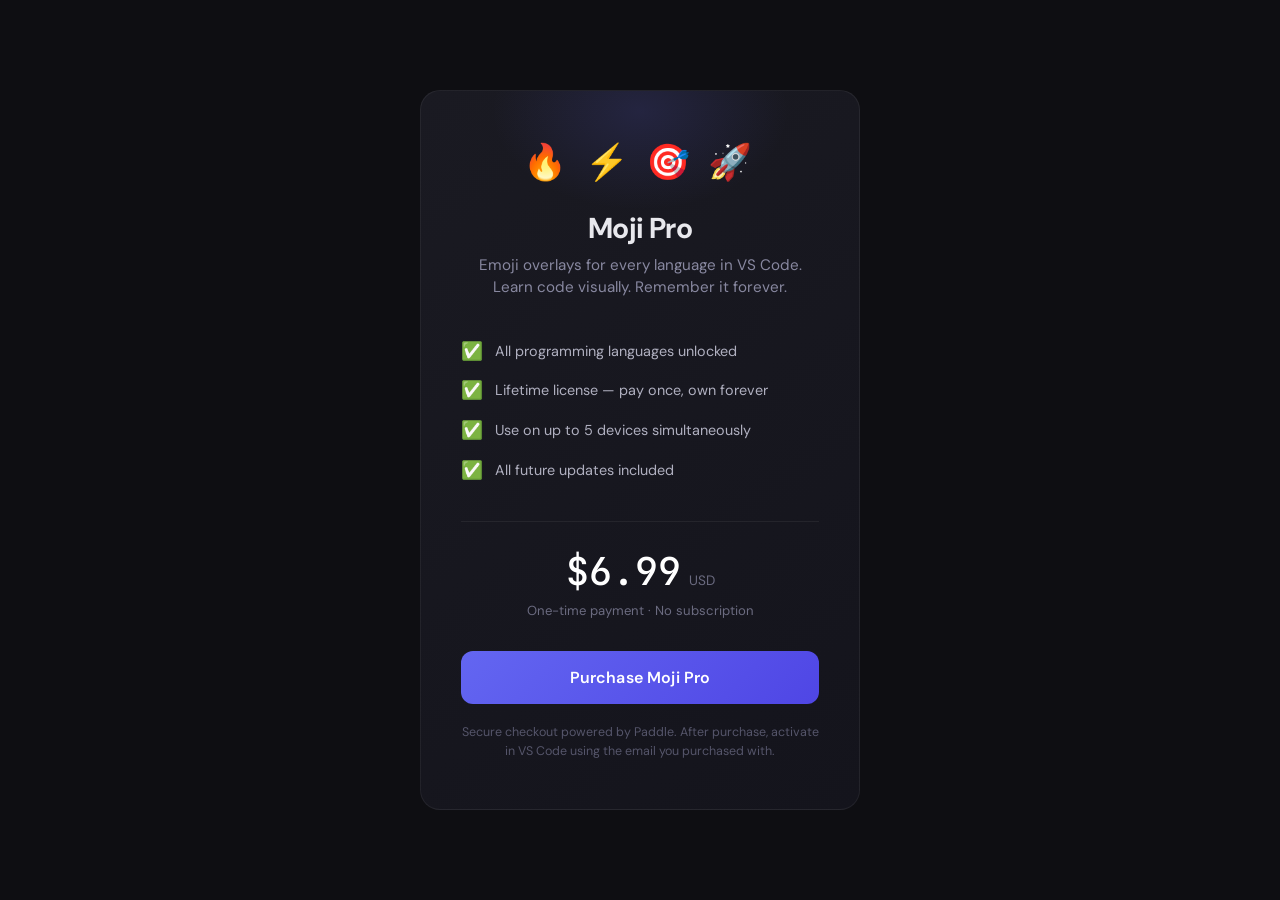
==== moji-checkout.html @ 3f405e89 ""Updated checkout"" ====
<!DOCTYPE html>
<html lang="en">
<head>
  <meta charset="UTF-8">
  <meta name="viewport" content="width=device-width, initial-scale=1.0">
  <title>Moji Pro — Lifetime License</title>
  <link rel="icon" type="image/png" href="Emoticon_Smile_Face_v4.png">
  <link href="https://fonts.googleapis.com/css2?family=DM+Sans:wght@400;500;700&family=JetBrains+Mono:wght@500&display=swap" rel="stylesheet">
  <style>
    * { margin: 0; padding: 0; box-sizing: border-box; }

    body {
      font-family: 'DM Sans', sans-serif;
      background: #0e0e12;
      color: #e8e8ed;
      min-height: 100vh;
      display: flex;
      align-items: center;
      justify-content: center;
      padding: 2rem;
    }

    .card {
      max-width: 440px;
      width: 100%;
      background: linear-gradient(145deg, #1a1a22 0%, #14141c 100%);
      border: 1px solid rgba(255,255,255,0.06);
      border-radius: 20px;
      padding: 3rem 2.5rem;
      text-align: center;
      position: relative;
      overflow: hidden;
    }

    .card::before {
      content: '';
      position: absolute;
      top: -80px;
      left: 50%;
      transform: translateX(-50%);
      width: 300px;
      height: 200px;
      background: radial-gradient(ellipse, rgba(99, 102, 241, 0.15) 0%, transparent 70%);
      pointer-events: none;
    }

    .emoji-row {
      font-size: 2.2rem;
      letter-spacing: 0.3rem;
      margin-bottom: 1.5rem;
      position: relative;
    }

    h1 {
      font-size: 1.8rem;
      font-weight: 700;
      margin-bottom: 0.4rem;
      letter-spacing: -0.02em;
    }

    .tagline {
      color: #8888a0;
      font-size: 0.95rem;
      margin-bottom: 2rem;
      line-height: 1.5;
    }

    .features {
      text-align: left;
      margin-bottom: 2rem;
    }

    .feature {
      display: flex;
      align-items: center;
      gap: 0.75rem;
      padding: 0.55rem 0;
      font-size: 0.9rem;
      color: #b0b0c0;
    }

    .feature span {
      font-size: 1.1rem;
    }

    .divider {
      height: 1px;
      background: rgba(255,255,255,0.06);
      margin: 1.5rem 0;
    }

    .price-row {
      display: flex;
      align-items: baseline;
      justify-content: center;
      gap: 0.5rem;
      margin-bottom: 0.3rem;
    }

    .price {
      font-family: 'JetBrains Mono', monospace;
      font-size: 2.4rem;
      font-weight: 500;
      color: #fff;
    }

    .price-label {
      color: #6b6b80;
      font-size: 0.85rem;
    }

    .once {
      color: #6b6b80;
      font-size: 0.82rem;
      margin-bottom: 2rem;
    }

    .buy-btn {
      width: 100%;
      padding: 1rem;
      font-family: 'DM Sans', sans-serif;
      font-size: 1rem;
      font-weight: 600;
      color: #fff;
      background: linear-gradient(135deg, #6366f1 0%, #4f46e5 100%);
      border: none;
      border-radius: 12px;
      cursor: pointer;
      transition: all 0.2s ease;
      letter-spacing: 0.01em;
    }

    .buy-btn:hover {
      transform: translateY(-1px);
      box-shadow: 0 8px 30px rgba(99, 102, 241, 0.3);
    }

    .buy-btn:active {
      transform: translateY(0);
    }

    .note {
      margin-top: 1.2rem;
      font-size: 0.78rem;
      color: #55556a;
      line-height: 1.5;
    }
  </style>
</head>
<body>

  <div class="card">
    <div class="emoji-row">🔥 ⚡ 🎯 🚀</div>
    <h1>Moji Pro</h1>
    <p class="tagline">Emoji overlays for every language in VS Code.<br>Learn code visually. Remember it forever.</p>

    <div class="features">
      <div class="feature"><span>✅</span> All programming languages unlocked</div>
      <div class="feature"><span>✅</span> Lifetime license — pay once, own forever</div>
      <div class="feature"><span>✅</span> Use on up to 5 devices simultaneously</div>
      <div class="feature"><span>✅</span> All future updates included</div>
    </div>

    <div class="divider"></div>

    <div class="price-row">
      <span class="price">$6.99</span>
      <span class="price-label">USD</span>
    </div>
    <p class="once">One-time payment · No subscription</p>

    <button class="buy-btn" onclick="openCheckout()">Purchase Moji Pro</button>

    <p class="note">
      Secure checkout powered by Paddle. After purchase, activate in VS Code
      using the email you purchased with.
    </p>
  </div>

  <script src="https://cdn.paddle.com/paddle/v2/paddle.js"></script>
  <script>
    // Initialize Paddle
    Paddle.Initialize({
      token: 'PADDLE_CLIENT_TOKEN'
    });

    function openCheckout() {
      Paddle.Checkout.open({
        items: [
          { priceId: 'pri_01kk2ssqscra48p394schmkyw9', quantity: 1 }
        ]
      });
    }
  </script>

</body>
</html>
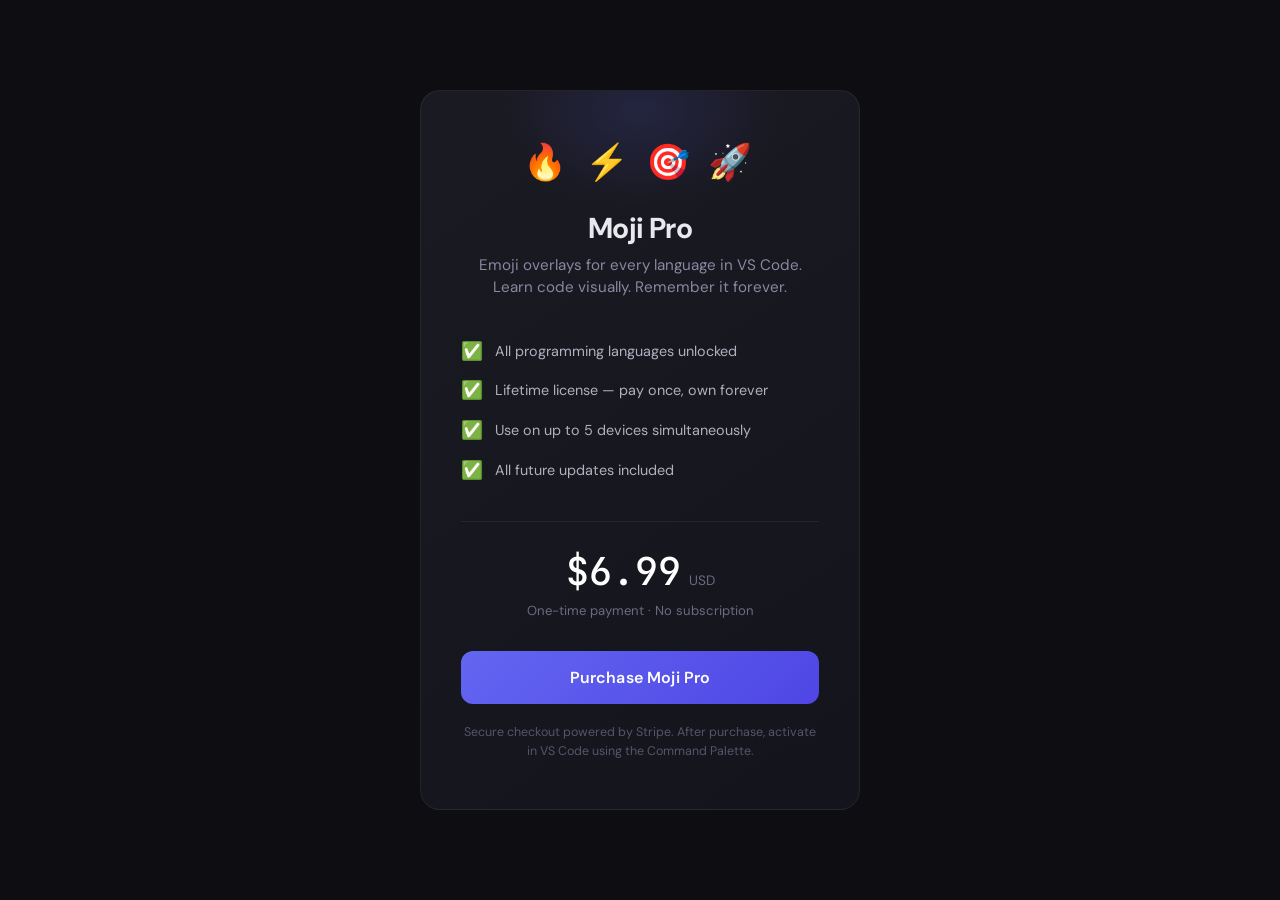
==== commit fb0b0d79: ""Updated payment provider"" ====
--- a/moji-checkout.html
+++ b/moji-checkout.html
@@ -4,7 +4,6 @@
   <meta charset="UTF-8">
   <meta name="viewport" content="width=device-width, initial-scale=1.0">
   <title>Moji Pro — Lifetime License</title>
-  <link rel="icon" type="image/png" href="Emoticon_Smile_Face_v4.png">
   <link href="https://fonts.googleapis.com/css2?family=DM+Sans:wght@400;500;700&family=JetBrains+Mono:wght@500&display=swap" rel="stylesheet">
   <style>
     * { margin: 0; padding: 0; box-sizing: border-box; }
@@ -172,24 +171,15 @@
     <button class="buy-btn" onclick="openCheckout()">Purchase Moji Pro</button>
 
     <p class="note">
-      Secure checkout powered by Paddle. After purchase, activate in VS Code
-      using the email you purchased with.
+      Secure checkout powered by Stripe. After purchase, activate in VS Code
+      using the Command Palette.
     </p>
   </div>
 
-  <script src="https://cdn.paddle.com/paddle/v2/paddle.js"></script>
   <script>
-    // Initialize Paddle
-    Paddle.Initialize({
-      token: 'PADDLE_CLIENT_TOKEN'
-    });
-
     function openCheckout() {
-      Paddle.Checkout.open({
-        items: [
-          { priceId: 'pri_01kk2ssqscra48p394schmkyw9', quantity: 1 }
-        ]
-      });
+      // Redirect to the Stripe Payment Link for Moji Pro
+      window.location.href = 'https://buy.stripe.com/28E3cwgxVaZ1bGlerb8Ra00';
     }
   </script>
 
